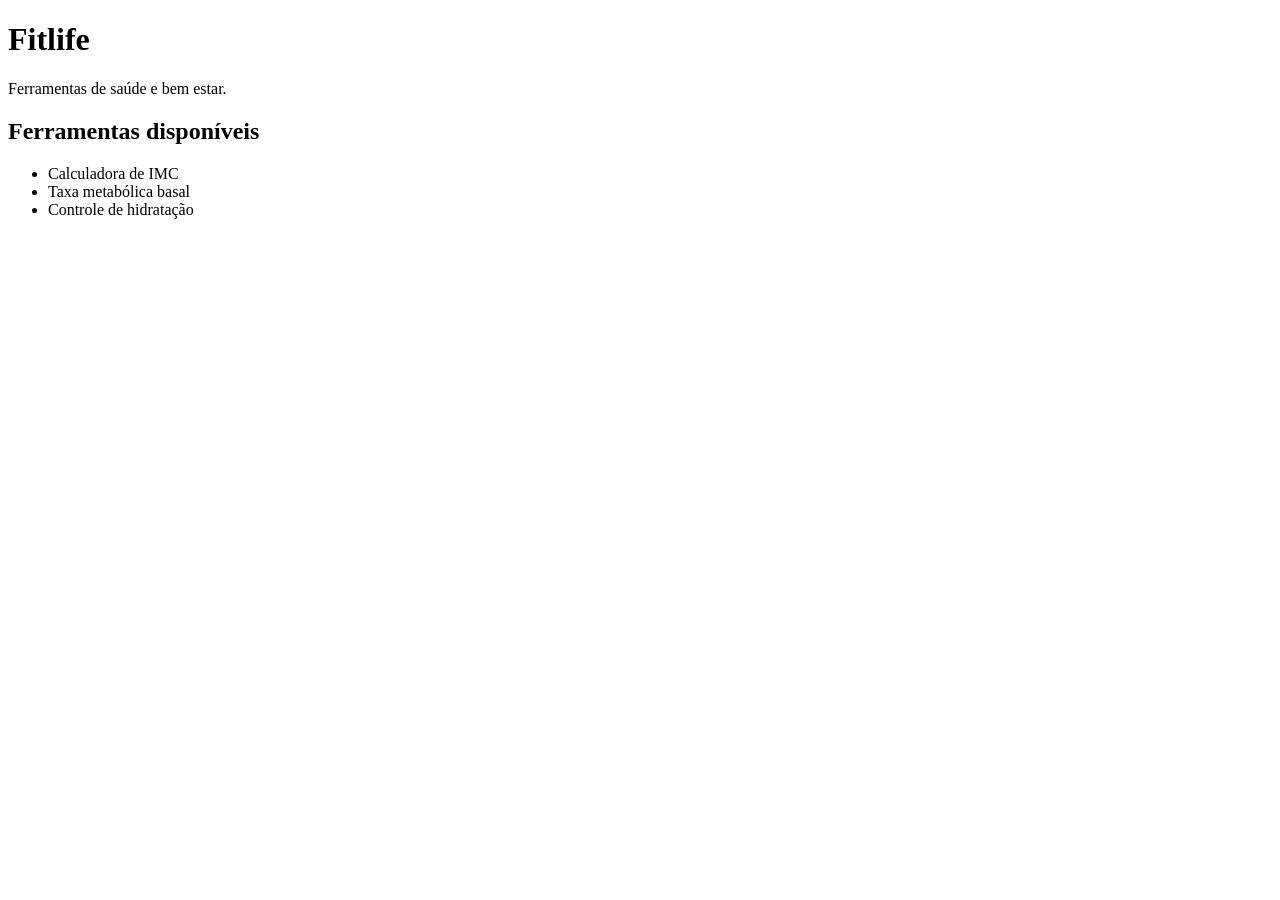
==== index.html @ 2288b74e "first commit" ====
<!DOCTYPE html>
<html lang="en">
<head>
    <meta charset="UTF-8">
    <meta name="viewport" content="width=device-width, initial-scale=1.0">
    <title>Document</title>
</head>
<body>
    <h1>Fitlife</h1>

    <p>Ferramentas de saúde e bem estar.</p>

    <h2>Ferramentas disponíveis</h2>

    <ul>
        <li>Calculadora de IMC</li>
        <li>Taxa metabólica basal</li>
        <li>Controle de hidratação</li>

    </ul>





</body>
</html>
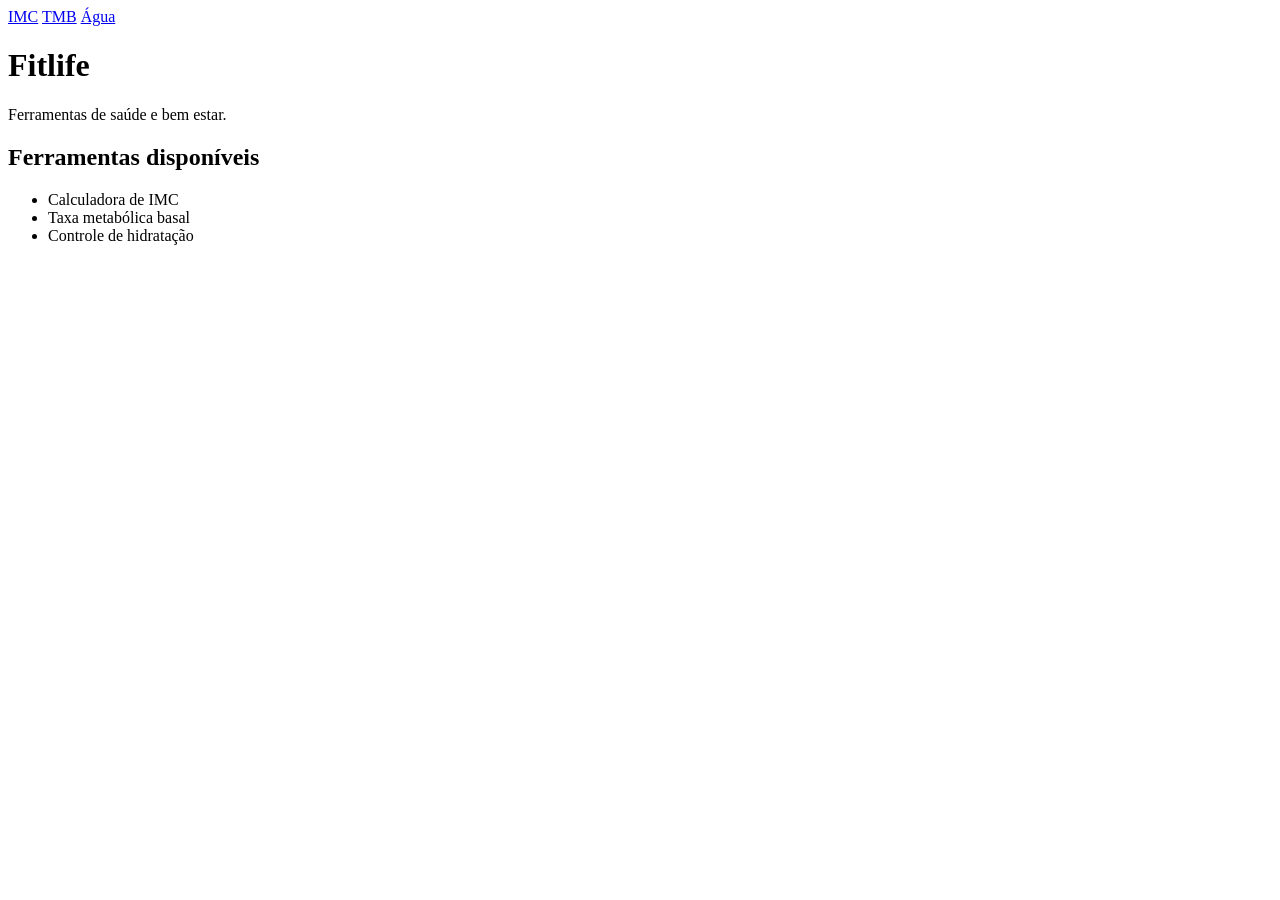
==== commit 06b06431: "Criando conteúdo dentro das páginas" ====
--- a/index.html
+++ b/index.html
@@ -6,6 +6,12 @@
     <title>Document</title>
 </head>
 <body>
+    <a href="pages/imc.html">IMC</a>
+    <a href="pages/tmb.html">TMB</a>
+    <a href="pages/water.html">Água</a>
+
+
+
     <h1>Fitlife</h1>
 
     <p>Ferramentas de saúde e bem estar.</p>
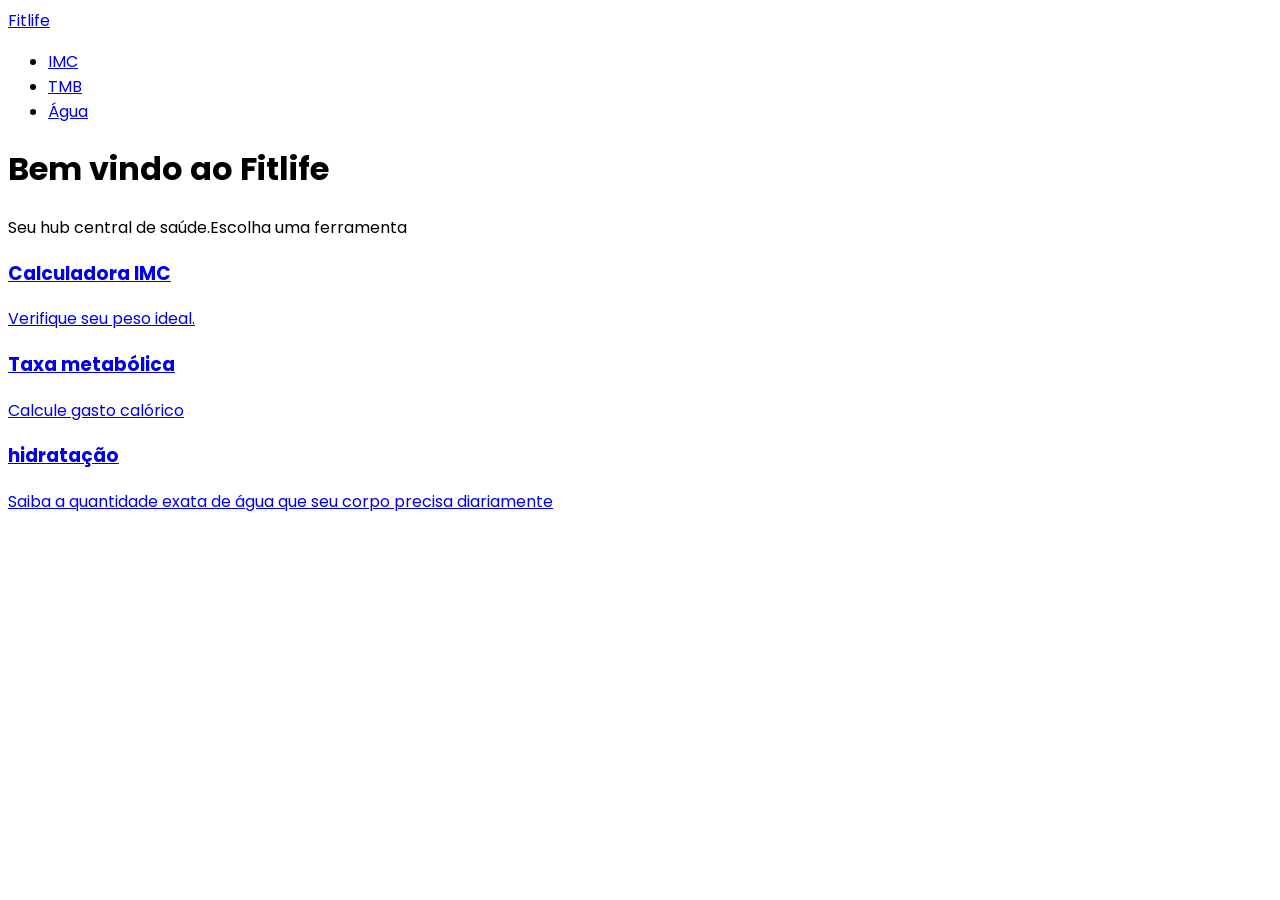
==== commit e490abab: "Finalizado html index.html" ====
--- a/index.html
+++ b/index.html
@@ -3,30 +3,55 @@
 <head>
     <meta charset="UTF-8">
     <meta name="viewport" content="width=device-width, initial-scale=1.0">
-    <title>Document</title>
+      <link rel="preconnect" href="https://fonts.googleapis.com">
+    <link rel="preconnect" href="https://fonts.gstatic.com" crossorigin>
+    <link href="https://fonts.googleapis.com/css2?family=Poppins:ital,wght@0,100;0,200;0,300;0,400;0,500;0,600;0,700;0,800;0,900;1,100;1,200;1,300;1,400;1,500;1,600;1,700;1,800;1,900&display=swap%22" rel="stylesheet">
+    <title>Fitlife</title>
 </head>
-<body>
-    <a href="pages/imc.html">IMC</a>
-    <a href="pages/tmb.html">TMB</a>
-    <a href="pages/water.html">Água</a>
+<body style="font-family: Poppins">
+
+    <nav>
+        <a href="index.html">Fitlife</a>
+        <ul>
+            <li><a href="pages/imc.html">IMC</a></li>
+            <li><a href="pages/tmb.html">TMB</a></li>
+            <li><a href="pages/water.html">Água</a></li>
+        </ul>
+
+    </nav>
+
+    <header>
+         
+    <h1>Bem vindo ao Fitlife</h1>
+
+    <p>Seu hub central de saúde.Escolha uma ferramenta</p>
+    
+    </header>
+
+    <main>
+        <section>
+          <a href="pages/imc.html">
+
+            <h3>Calculadora IMC</h3>
+            <p>Verifique seu peso ideal.</p>
 
 
 
-    <h1>Fitlife</h1>
+          </a>
 
-    <p>Ferramentas de saúde e bem estar.</p>
+          <a href="pages/tmb.html">
+            <h3>Taxa metabólica</h3>
+            <p>Calcule gasto calórico</p>
+          </a>
 
-    <h2>Ferramentas disponíveis</h2>
-
-    <ul>
-        <li>Calculadora de IMC</li>
-        <li>Taxa metabólica basal</li>
-        <li>Controle de hidratação</li>
-
-    </ul>
-
-
-
+          <a href="pages/water.html">
+            <h3>hidratação</h3>
+            <p>Saiba a quantidade exata de água que seu corpo precisa diariamente</p>
+          </a>
+            
+        </section>
+    
+    <main>
 
 
 </body>
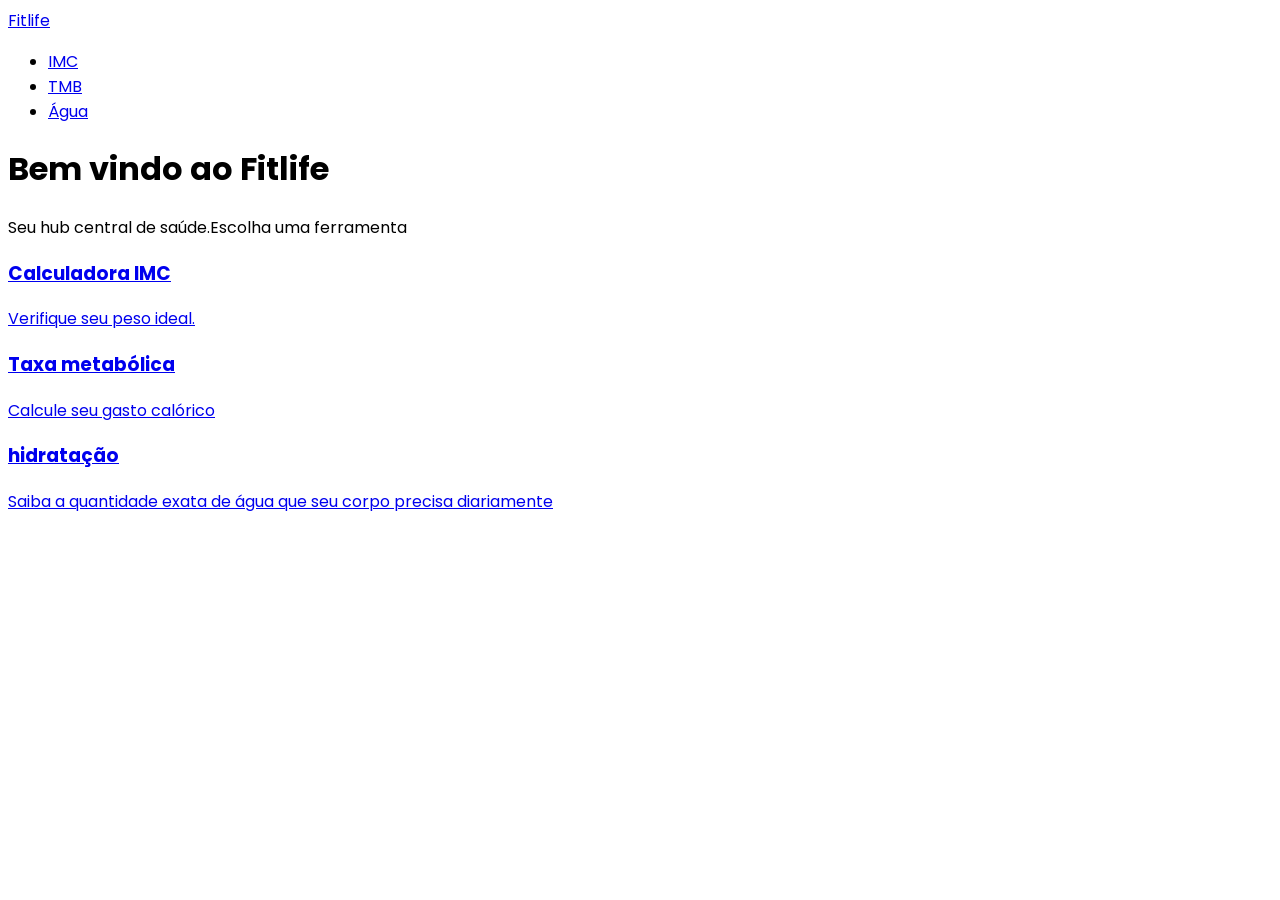
==== commit 6b314709: "Adicionando HTML semantico ao nosso projeto" ====
--- a/index.html
+++ b/index.html
@@ -30,27 +30,25 @@
 
     <main>
         <section>
-          <a href="pages/imc.html">
+            <a href="pages/imc.html">
+                <h3>Calculadora IMC</h3>
+                <p>Verifique seu peso ideal.</p>
+            </a>
 
-            <h3>Calculadora IMC</h3>
-            <p>Verifique seu peso ideal.</p>
+            <a href="pages/tmb.html">
+                <h3>Taxa metabólica</h3>
+                <p>Calcule seu gasto calórico</p>
+            </a>
 
+            <a href="pages/water.html">
+                <h3>hidratação</h3>
+                <p>Saiba a quantidade exata de água que seu corpo precisa diariamente</p>
+            </a>
 
+        </section>
+        
+        
 
-          </a>
-
-          <a href="pages/tmb.html">
-            <h3>Taxa metabólica</h3>
-            <p>Calcule gasto calórico</p>
-          </a>
-
-          <a href="pages/water.html">
-            <h3>hidratação</h3>
-            <p>Saiba a quantidade exata de água que seu corpo precisa diariamente</p>
-          </a>
-            
-        </section>
-    
     <main>
 
 
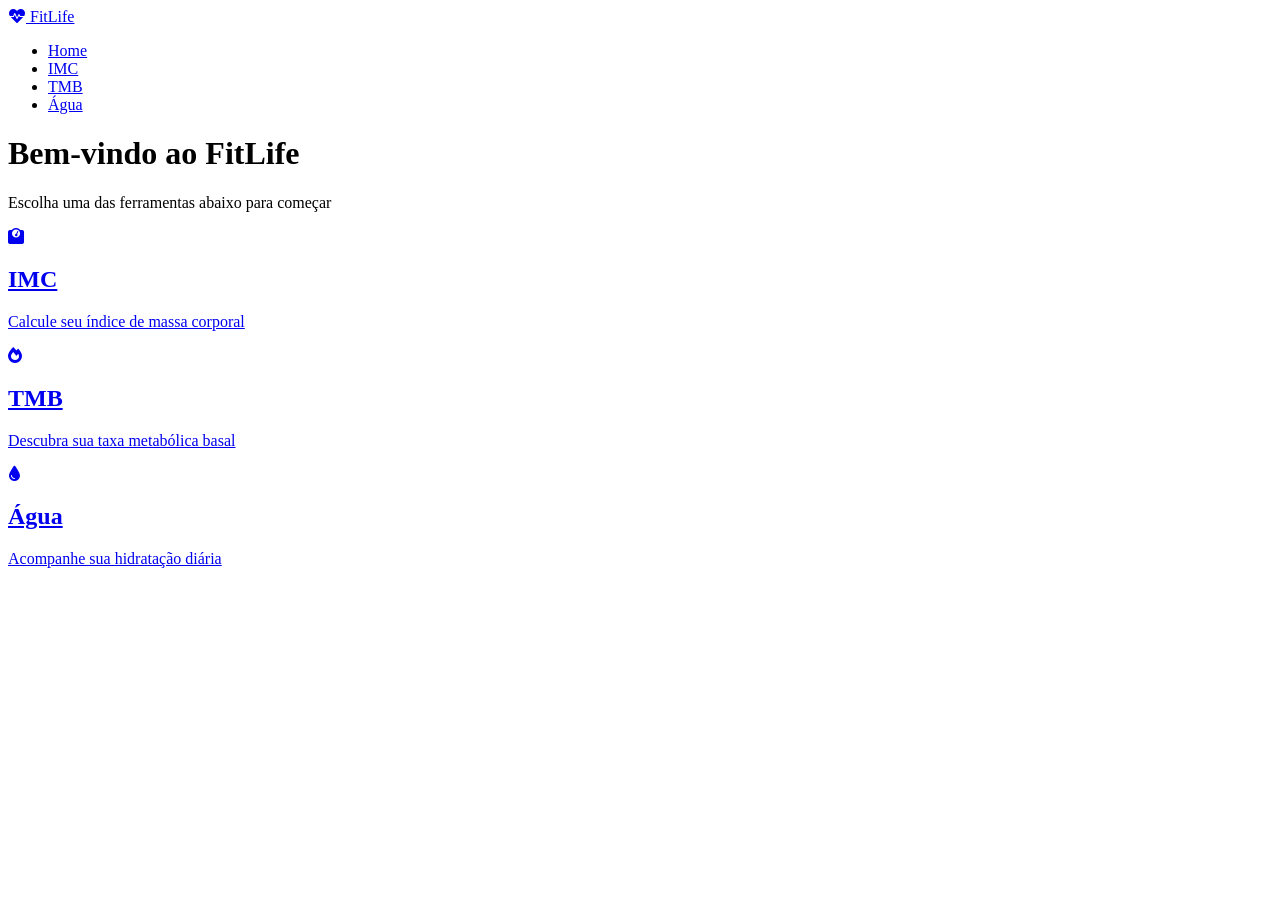
==== commit 92871869: "feat: adiciona estilos CSS básicos na home do fitlife" ====
--- a/index.html
+++ b/index.html
@@ -1,56 +1,62 @@
 <!DOCTYPE html>
-<html lang="en">
-<head>
-    <meta charset="UTF-8">
-    <meta name="viewport" content="width=device-width, initial-scale=1.0">
-      <link rel="preconnect" href="https://fonts.googleapis.com">
-    <link rel="preconnect" href="https://fonts.gstatic.com" crossorigin>
-    <link href="https://fonts.googleapis.com/css2?family=Poppins:ital,wght@0,100;0,200;0,300;0,400;0,500;0,600;0,700;0,800;0,900;1,100;1,200;1,300;1,400;1,500;1,600;1,700;1,800;1,900&display=swap%22" rel="stylesheet">
-    <title>Fitlife</title>
-</head>
-<body style="font-family: Poppins">
+<html lang="pt-BR">
+  <head>
+    <meta charset="UTF-8" />
+    <meta name="viewport" content="width=device-width, initial-scale=1.0" />
+    <title>FitLife</title>
 
+    <link rel="stylesheet" href="./css/style.css" />
+
+    <link
+      href="https://fonts.googleapis.com/css2?family=Poppins:wght@300;400;600&display=swap"
+      rel="stylesheet"
+    />
+
+    <link
+      rel="stylesheet"
+      href="https://cdnjs.cloudflare.com/ajax/libs/font-awesome/6.0.0/css/all.min.css"
+    />
+  </head>
+  <body>
     <nav>
-        <a href="index.html">Fitlife</a>
-        <ul>
-            <li><a href="pages/imc.html">IMC</a></li>
-            <li><a href="pages/tmb.html">TMB</a></li>
-            <li><a href="pages/water.html">Água</a></li>
-        </ul>
+      <a href="index.html" class="logo">
+        <i class="fas fa-heartbeat"></i>
+        FitLife
+      </a>
 
+      <ul class="nav-links">
+        <li><a href="index.html" class="nav-link">Home</a></li>
+        <li><a href="./pages/imc.html" class="nav-link">IMC</a></li>
+        <li><a href="./pages/tmb.html" class="nav-link">TMB</a></li>
+        <li><a href="./pages/water.html" class="nav-link">Água</a></li>
+      </ul>
     </nav>
 
-    <header>
-         
-    <h1>Bem vindo ao Fitlife</h1>
+    <main>
+      <header class="header-container">
+        <h1 id="titulo-principal">Bem-vindo ao <span>FitLife</span></h1>
+        <p>Escolha uma das ferramentas abaixo para começar</p>
+      </header>
 
-    <p>Seu hub central de saúde.Escolha uma ferramenta</p>
-    
-    </header>
+      <section class="cards-section">
+        <a href="./pages/imc.html" class="feature-card">
+          <i class="fas fa-weight"></i>
+          <h2>IMC</h2>
+          <p>Calcule seu índice de massa corporal</p>
+        </a>
 
-    <main>
-        <section>
-            <a href="pages/imc.html">
-                <h3>Calculadora IMC</h3>
-                <p>Verifique seu peso ideal.</p>
-            </a>
+        <a href="./pages/tmb.html" class="feature-card">
+          <i class="fas fa-fire"></i>
+          <h2>TMB</h2>
+          <p>Descubra sua taxa metabólica basal</p>
+        </a>
 
-            <a href="pages/tmb.html">
-                <h3>Taxa metabólica</h3>
-                <p>Calcule seu gasto calórico</p>
-            </a>
-
-            <a href="pages/water.html">
-                <h3>hidratação</h3>
-                <p>Saiba a quantidade exata de água que seu corpo precisa diariamente</p>
-            </a>
-
-        </section>
-        
-        
-
-    <main>
-
-
-</body>
+        <a href="./pages/water.html" class="feature-card">
+          <i class="fas fa-tint"></i>
+          <h2>Água</h2>
+          <p>Acompanhe sua hidratação diária</p>
+        </a>
+      </section>
+    </main>
+  </body>
 </html>
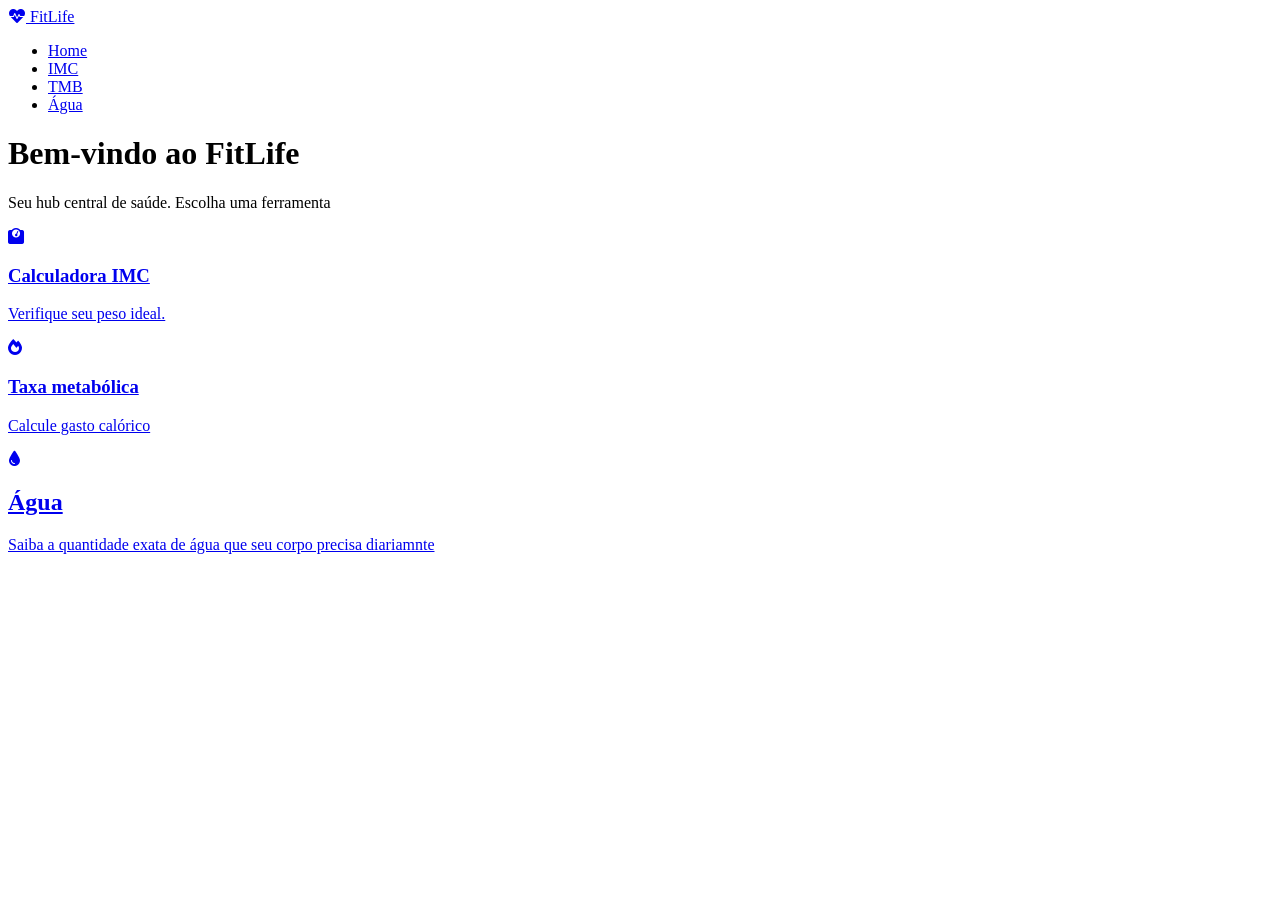
==== commit 49227a19: "finalizando a pagina home" ====
--- a/index.html
+++ b/index.html
@@ -32,29 +32,28 @@
       </ul>
     </nav>
 
-    <main>
       <header class="header-container">
         <h1 id="titulo-principal">Bem-vindo ao <span>FitLife</span></h1>
-        <p>Escolha uma das ferramentas abaixo para começar</p>
+        <p>Seu hub central de saúde. Escolha uma ferramenta</p>
       </header>
-
+    <main>
       <section class="cards-section">
         <a href="./pages/imc.html" class="feature-card">
           <i class="fas fa-weight"></i>
-          <h2>IMC</h2>
-          <p>Calcule seu índice de massa corporal</p>
+          <h3>Calculadora IMC</h3>
+          <p>Verifique seu peso ideal.</p>
         </a>
 
         <a href="./pages/tmb.html" class="feature-card">
           <i class="fas fa-fire"></i>
-          <h2>TMB</h2>
-          <p>Descubra sua taxa metabólica basal</p>
+          <h3>Taxa metabólica</h3>
+          <p>Calcule gasto calórico</p>
         </a>
 
         <a href="./pages/water.html" class="feature-card">
           <i class="fas fa-tint"></i>
           <h2>Água</h2>
-          <p>Acompanhe sua hidratação diária</p>
+          <p>Saiba a quantidade exata de água que seu corpo precisa diariamnte</p>
         </a>
       </section>
     </main>
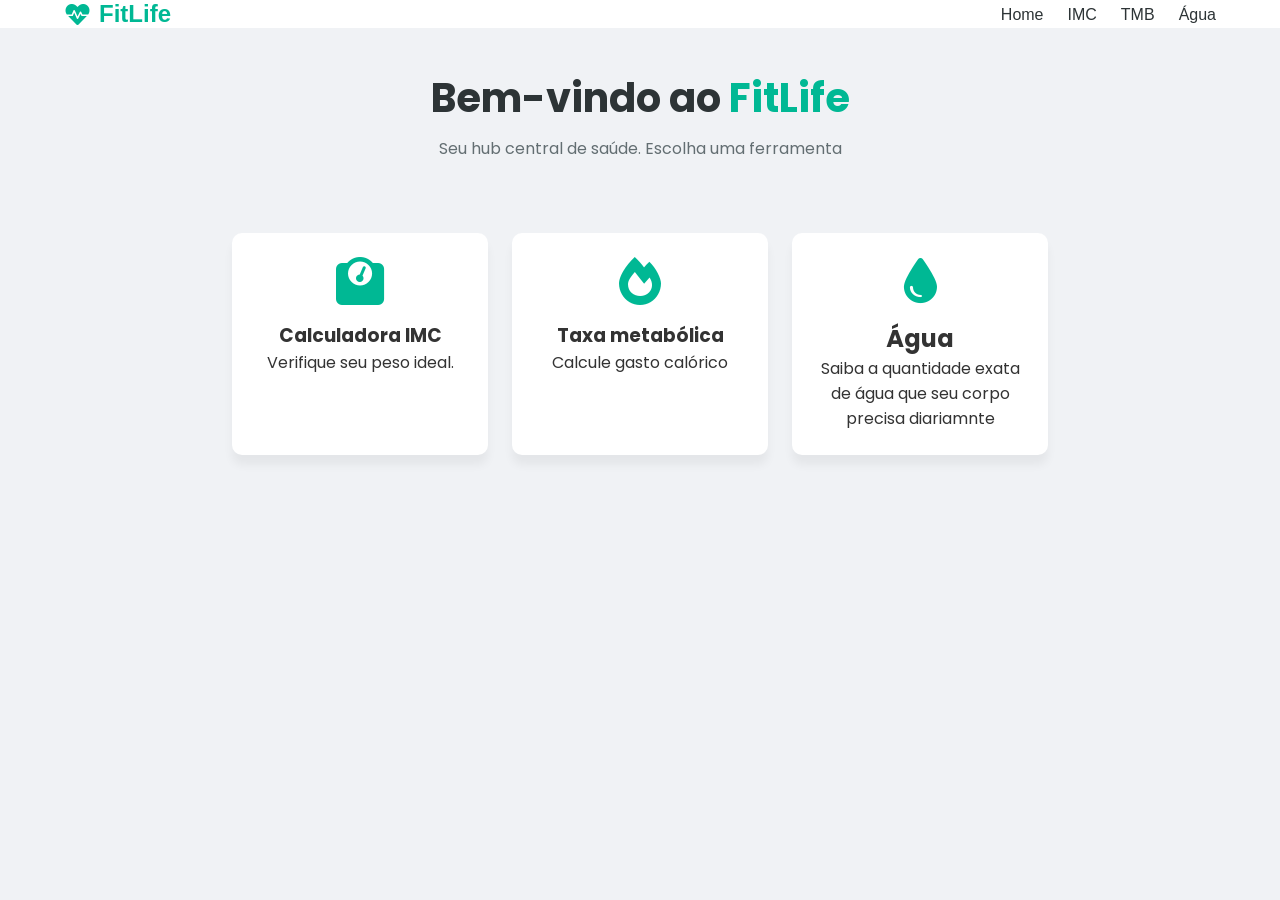
==== commit be38d84a: "terminando estilizacao fitlife" ====
--- a/index.html
+++ b/index.html
@@ -5,7 +5,7 @@
     <meta name="viewport" content="width=device-width, initial-scale=1.0" />
     <title>FitLife</title>
 
-    <link rel="stylesheet" href="./css/style.css" />
+    <link rel="stylesheet" href="../CSS/style.css" />
 
     <link
       href="https://fonts.googleapis.com/css2?family=Poppins:wght@300;400;600&display=swap"
--- a/CSS/style.css
+++ b/CSS/style.css
@@ -0,0 +1,217 @@
+:root {
+  --primary-color: #00b894;
+  --primary-dark: #019477;
+  --secondary-color: #2d3436;
+  --background-color: #f0f2f5;
+  --card-color: #ffffff;
+  --text-color: #333333;
+  --muted-color: #636e72;
+  --danger-color: #d63031;
+  --water-color: #0984e3;
+  --border-color: #dfe6e9;
+  --shadow-md: 0 10px 10px rgba(0, 0, 0, 0.05);
+ 
+}
+
+
+* {
+  margin: 0;
+  padding: 0;
+  box-sizing: border-box;
+}
+
+
+body {
+  font-family: "Poppins", sans-serif;
+  background-color: var(--background-color);
+  color: var(--text-color);
+}
+
+nav {
+  display: flex;
+  justify-content: space-between;
+  align-items: center;
+
+  background-color: var(--card-color);
+  padding: 0 5%;
+  min-height: var(--nav-height);
+  box-shadow: var(--shadow-sm);
+}
+.logo {
+  display: flex;
+  align-items: center;
+  gap: 0.5rem;
+
+  font-size: 1.5rem;
+  color: var(--primary-color);
+  text-decoration: none;
+  font-weight: 600;
+}
+
+.nav-links {
+  display: flex;
+  align-items: center;
+  gap: 1.5rem;
+
+  list-style: none;
+}
+
+
+.nav-link {
+  text-decoration: none;
+  color: var(--secondary-color);
+  font-size: 1rem;
+  font-weight: 500;
+  padding-bottom: 0.25rem;
+  transition: 0.3s;
+}
+
+
+
+
+.nav-link:hover {
+  color: var(--primary-color);
+}
+
+
+
+.nav-link.active {
+  border-bottom: 3px solid var(--primary-color);
+  color: var(--primary-color);
+}
+
+.header-container {
+  text-align: center;
+	padding: 2.5rem 0;
+}
+
+
+
+.header-container h1 {
+  font-size: 2.5rem;
+  color: var(--secondary-color);
+}
+
+
+.header-container span {
+  color: var(--primary-color);
+}
+.header-container p{
+  color: var(--muted-color);
+  margin-top: 0.5rem;
+}
+main {
+  width: var(--container-width);
+  max-width: 75rem;
+  margin: 0 auto;
+  padding: 2rem 0;
+}
+.cards-section {
+  display: flex;
+  justify-content: center;
+  align-items: stretch;
+  flex-wrap: wrap;
+  gap: 1.5rem;
+
+  text-align: center;
+}
+.feature-card {
+  background-color: var(--card-color);
+  color: var(--text-color);
+	padding: 1.5rem;
+	border-radius: 10px;
+	text-align: center;
+	text-decoration: none;
+	box-shadow: var(--shadow-md);
+	width: 16rem;
+}
+
+.feature-card:hover{
+  border: 2px solid var(--primary-color);
+}
+
+.feature-card i {
+  font-size: 3rem;
+  color: var(--primary-color);
+  margin-bottom: 1rem;
+}
+.tool-container{
+  display: flex;
+  flex-direction: column;
+  gap: 1rem;
+  width: 100%;
+  padding: 2rem;
+
+  background-color: var(--card-color);
+  box-shadow: var(--shadow-md);
+  border-radius: 10px ;
+}
+.tool-container-title{
+  text-align: center;
+}
+.tool-container-title h2{
+  color: var(--secondary-color);
+  font-size: 1.8rem;
+}
+.tool-container form{
+  display: flex;
+  flex-direction: column;
+  gap: 1rem;
+}
+.form-group {
+  display: flex;
+  flex-direction: column;
+  gap: 0.5rem;
+}
+.form-group label{
+  font-weight: 600;
+  color: var(--secondary-color);
+}
+.form-group input,
+.form-group select{
+  padding: 0.8rem;
+  border: 2px solid var(--border-color);
+  border-radius: 10px;
+  font-size: 1rem;
+  font-family: inherit;
+}
+.form-group input:focus,
+.form-group select:focus{
+  outline: none;
+  border-color: var(--primary-color);
+}
+.action-btn{
+  padding: 0.8rem 1rem;
+  background-color: var(--primary-color);
+  color: var(--card-color);
+  border: none;
+  border-radius: 10px;
+  font-size: 1rem;
+  font-weight: 600;
+  font-family: inherit;
+  cursor: pointer;
+  text-decoration: none;
+  text-align: center;
+  transition: 0.3s;
+}
+.action-btn:hover{
+  background-color: var(--primary-dark)
+}
+.btn-back{
+  background-color: var(--muted-color);
+}
+.btn-back:hover{
+  background-color: var(--secondary-color);
+}
+.result-box{
+  padding: 1.25rem;
+  background-color: #e8f8f5;
+  border-radius: 10px;
+  text-align: center;
+}
+@media (max-width: 480px){
+  nav{
+    flex-direction: column;
+    justify-content:center
+  }
+}
